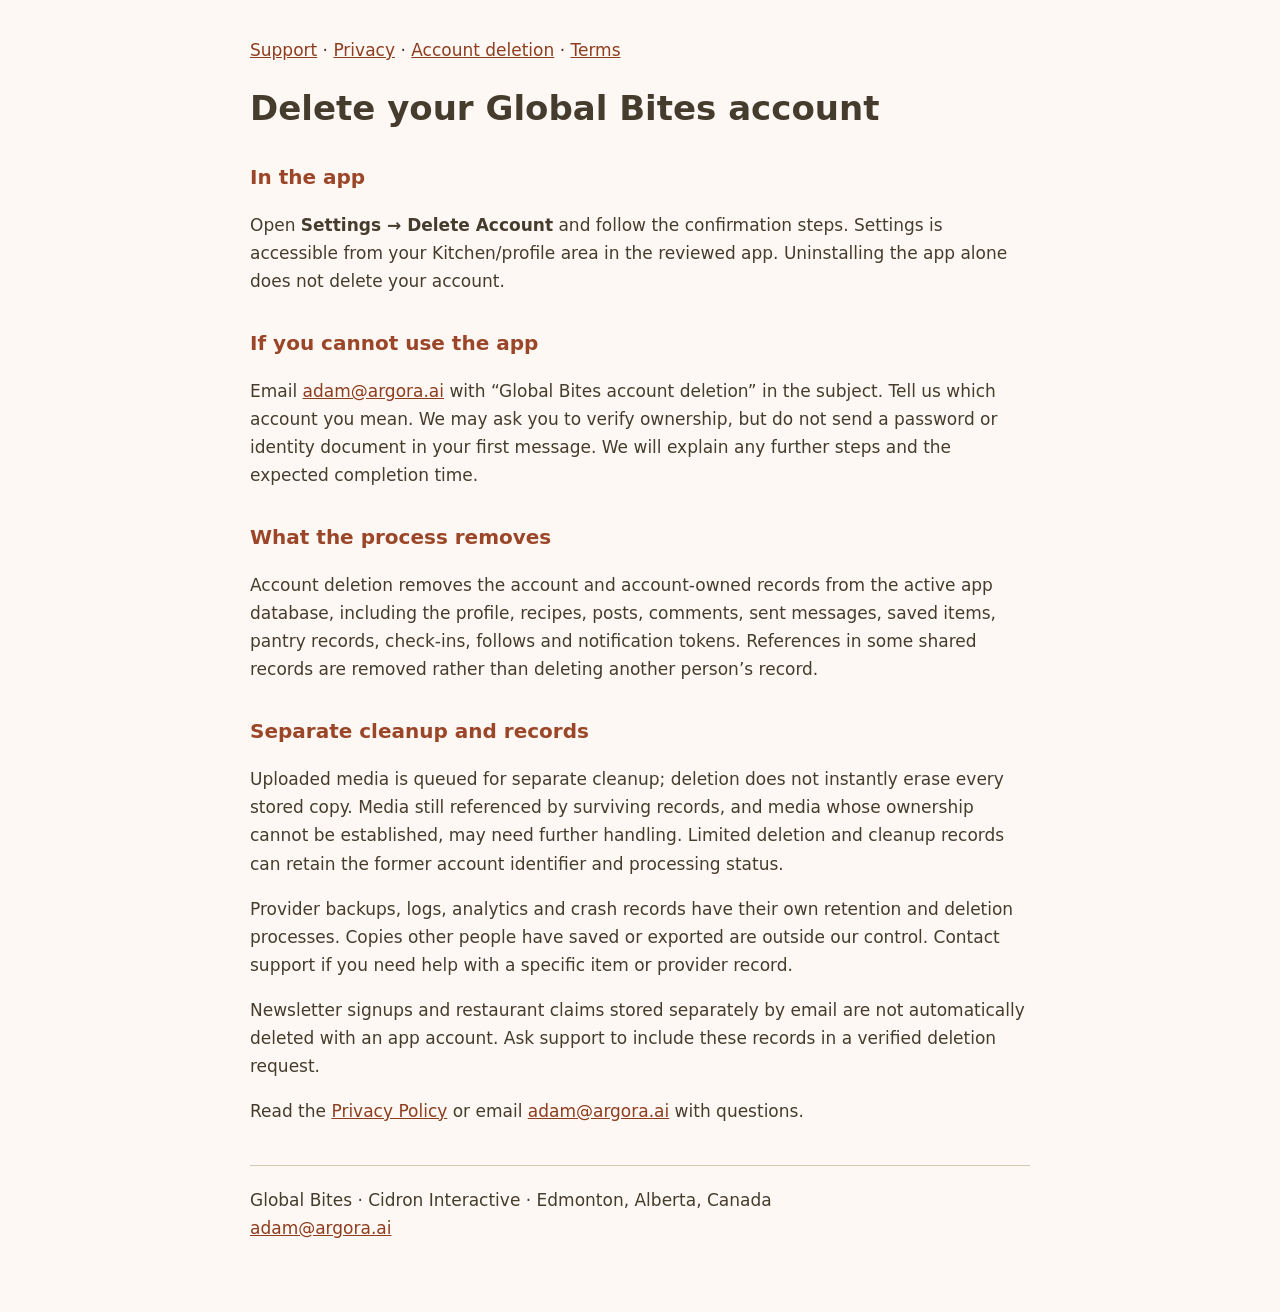
==== delete-data.html @ b8e721d5 "Publish the reviewed privacy policy, terms, support and account-deletion pages (effective October 7," ====
<!doctype html>
<html lang="en"><head><meta charset="utf-8"><meta name="viewport" content="width=device-width, initial-scale=1"><title>Account deletion — Global Bites</title><style>body{margin:0;background:#fdf8f3;color:#463c2e;font:17px/1.65 system-ui,sans-serif}main{max-width:780px;margin:auto;padding:36px 24px 70px}h1{line-height:1.2}h2{font-size:1.25rem;margin-top:32px;color:#9b4628}a{color:#8e3d1f}li{margin-bottom:8px}nav{margin-bottom:24px}footer{margin-top:40px;border-top:1px solid #d5c7b5;padding-top:20px}small{font-size:.9rem}</style></head><body><main>
<nav><a href="index.html">Support</a> · <a href="privacy.html">Privacy</a> · <a href="delete-data.html">Account deletion</a> · <a href="terms.html">Terms</a></nav>
<h1>Delete your Global Bites account</h1>
<h2>In the app</h2>
<p>Open <strong>Settings → Delete Account</strong> and follow the confirmation steps. Settings is accessible from your Kitchen/profile area in the reviewed app. Uninstalling the app alone does not delete your account.</p>
<h2>If you cannot use the app</h2>
<p>Email <a href="mailto:adam@argora.ai?subject=Global%20Bites%20account%20deletion">adam@argora.ai</a> with “Global Bites account deletion” in the subject. Tell us which account you mean. We may ask you to verify ownership, but do not send a password or identity document in your first message. We will explain any further steps and the expected completion time.</p>
<h2>What the process removes</h2>
<p>Account deletion removes the account and account-owned records from the active app database, including the profile, recipes, posts, comments, sent messages, saved items, pantry records, check-ins, follows and notification tokens. References in some shared records are removed rather than deleting another person’s record.</p>
<h2>Separate cleanup and records</h2>
<p>Uploaded media is queued for separate cleanup; deletion does not instantly erase every stored copy. Media still referenced by surviving records, and media whose ownership cannot be established, may need further handling. Limited deletion and cleanup records can retain the former account identifier and processing status.</p>
<p>Provider backups, logs, analytics and crash records have their own retention and deletion processes. Copies other people have saved or exported are outside our control. Contact support if you need help with a specific item or provider record.</p>
<p>Newsletter signups and restaurant claims stored separately by email are not automatically deleted with an app account. Ask support to include these records in a verified deletion request.</p>
<p>Read the <a href="privacy.html">Privacy Policy</a> or email <a href="mailto:adam@argora.ai">adam@argora.ai</a> with questions.</p>
<footer>Global Bites · Cidron Interactive · Edmonton, Alberta, Canada<br><a href="mailto:adam@argora.ai">adam@argora.ai</a></footer>
</main></body></html>
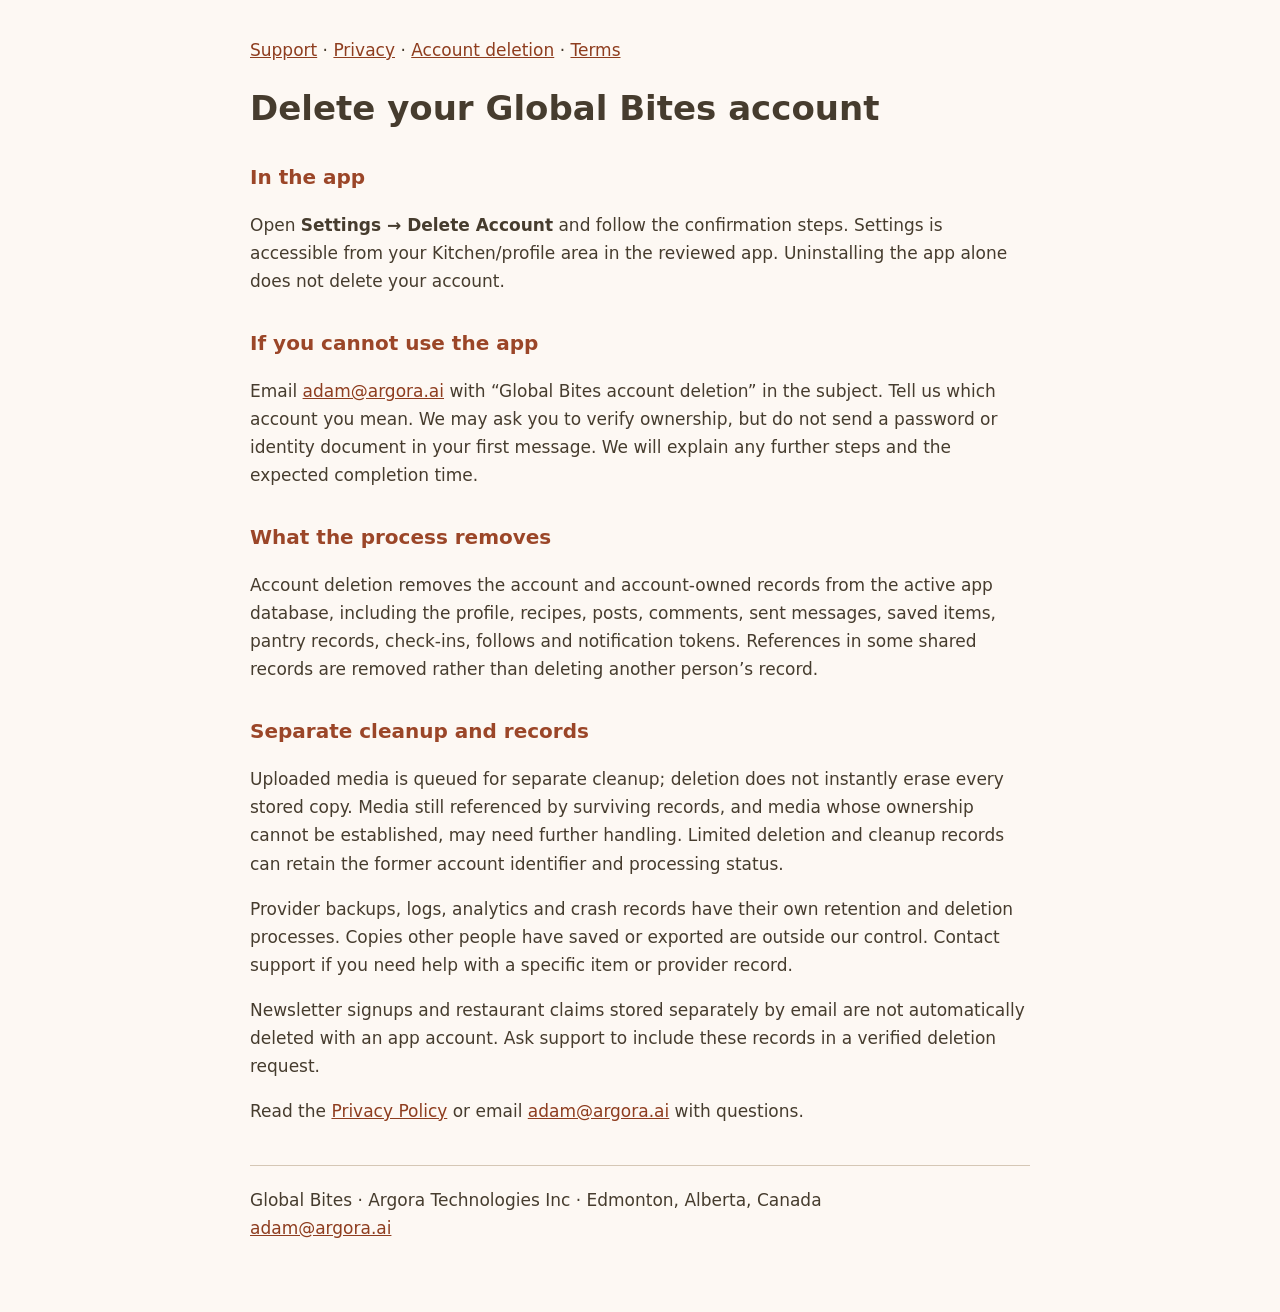
==== commit 6e6ad2a4: "Align Global Bites support publisher with Argora Technologies Inc" ====
--- a/delete-data.html
+++ b/delete-data.html
@@ -13,5 +13,5 @@
 <p>Provider backups, logs, analytics and crash records have their own retention and deletion processes. Copies other people have saved or exported are outside our control. Contact support if you need help with a specific item or provider record.</p>
 <p>Newsletter signups and restaurant claims stored separately by email are not automatically deleted with an app account. Ask support to include these records in a verified deletion request.</p>
 <p>Read the <a href="privacy.html">Privacy Policy</a> or email <a href="mailto:adam@argora.ai">adam@argora.ai</a> with questions.</p>
-<footer>Global Bites · Cidron Interactive · Edmonton, Alberta, Canada<br><a href="mailto:adam@argora.ai">adam@argora.ai</a></footer>
+<footer>Global Bites · Argora Technologies Inc · Edmonton, Alberta, Canada<br><a href="mailto:adam@argora.ai">adam@argora.ai</a></footer>
 </main></body></html>
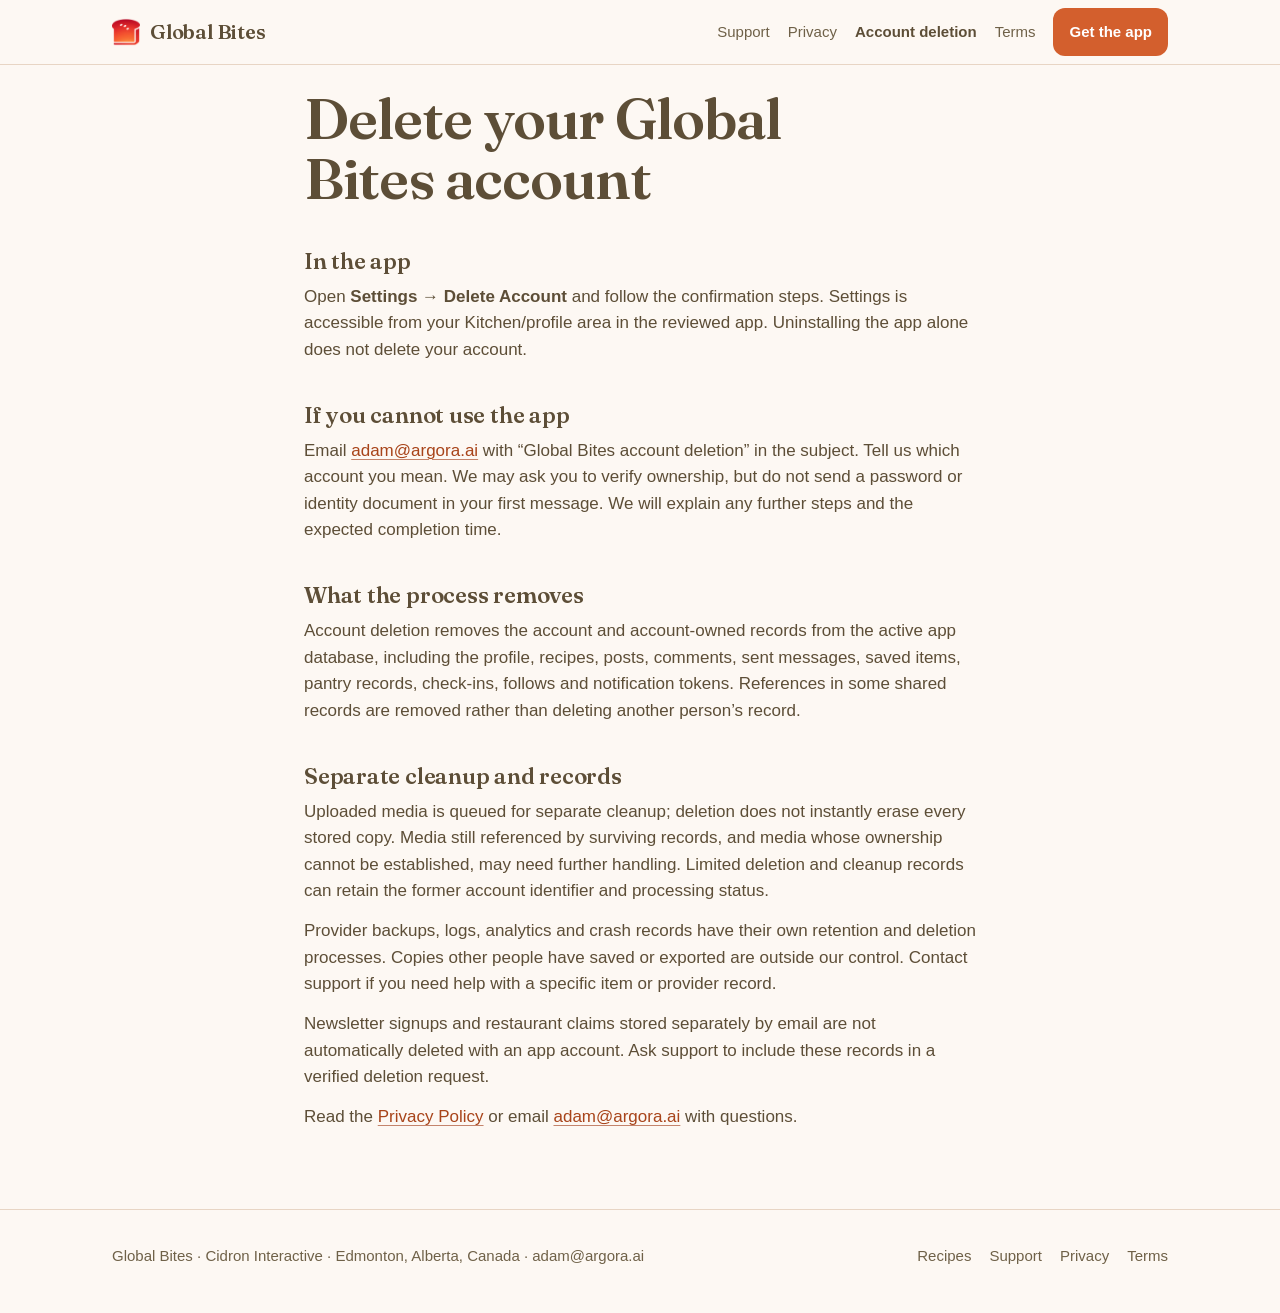
==== commit 0f213216: "U4: same shell as gb-go (header, footer, site.css, Fraunces titles, self-hosted OFL font); body text" ====
--- a/delete-data.html
+++ b/delete-data.html
@@ -1,6 +1,17 @@
 <!doctype html>
-<html lang="en"><head><meta charset="utf-8"><meta name="viewport" content="width=device-width, initial-scale=1"><title>Account deletion — Global Bites</title><style>body{margin:0;background:#fdf8f3;color:#463c2e;font:17px/1.65 system-ui,sans-serif}main{max-width:780px;margin:auto;padding:36px 24px 70px}h1{line-height:1.2}h2{font-size:1.25rem;margin-top:32px;color:#9b4628}a{color:#8e3d1f}li{margin-bottom:8px}nav{margin-bottom:24px}footer{margin-top:40px;border-top:1px solid #d5c7b5;padding-top:20px}small{font-size:.9rem}</style></head><body><main>
-<nav><a href="index.html">Support</a> · <a href="privacy.html">Privacy</a> · <a href="delete-data.html">Account deletion</a> · <a href="terms.html">Terms</a></nav>
+<html lang="en"><head><meta charset="utf-8"><meta name="viewport" content="width=device-width, initial-scale=1">
+<title>Account deletion — Global Bites</title>
+<meta name="theme-color" content="#FDF8F3">
+<link rel="icon" href="img/mark.png" type="image/png">
+<link rel="preload" href="fonts/fraunces-600-latin.woff2" as="font" type="font/woff2" crossorigin>
+<link rel="stylesheet" href="site.css">
+</head>
+<body>
+<header class="site-head"><div class="wrap">
+<a class="brand" href="index.html"><img src="img/mark.png" width="28" height="28" alt="">Global Bites</a>
+<nav class="site-nav wide" aria-label="Site"><a href="index.html">Support</a><a href="privacy.html">Privacy</a><a href="delete-data.html" aria-current="page">Account deletion</a><a href="terms.html">Terms</a><a class="btn" href="https://apps.apple.com/app/apple-store/id6767423385?pt=128874741&ct=support&mt=8">Get the app</a></nav>
+</div></header>
+<main><div class="wrap page-body prose">
 <h1>Delete your Global Bites account</h1>
 <h2>In the app</h2>
 <p>Open <strong>Settings → Delete Account</strong> and follow the confirmation steps. Settings is accessible from your Kitchen/profile area in the reviewed app. Uninstalling the app alone does not delete your account.</p>
@@ -13,5 +24,9 @@
 <p>Provider backups, logs, analytics and crash records have their own retention and deletion processes. Copies other people have saved or exported are outside our control. Contact support if you need help with a specific item or provider record.</p>
 <p>Newsletter signups and restaurant claims stored separately by email are not automatically deleted with an app account. Ask support to include these records in a verified deletion request.</p>
 <p>Read the <a href="privacy.html">Privacy Policy</a> or email <a href="mailto:adam@argora.ai">adam@argora.ai</a> with questions.</p>
-<footer>Global Bites · Argora Technologies Inc · Edmonton, Alberta, Canada<br><a href="mailto:adam@argora.ai">adam@argora.ai</a></footer>
-</main></body></html>
+</div></main>
+<footer class="site-foot"><div class="wrap">
+<p>Global Bites · Cidron Interactive · Edmonton, Alberta, Canada · <a href="mailto:adam@argora.ai">adam@argora.ai</a></p>
+<nav aria-label="Legal"><a href="https://gb-go.vercel.app/recipes">Recipes</a><a href="index.html">Support</a><a href="privacy.html">Privacy</a><a href="terms.html">Terms</a></nav>
+</div></footer>
+</body></html>
--- a/site.css
+++ b/site.css
@@ -0,0 +1,214 @@
+/* Global Bites web: one layout for gb-go.vercel.app and the support site.
+   Tokens are the app's (lib/core/theme/app_colors.dart) and BRAND.md.
+   Titles: Fraunces SemiBold (OFL, self-hosted). Body: the system face, as in the app. */
+@font-face{font-family:"Fraunces";font-style:normal;font-weight:600;font-display:swap;src:url(fonts/fraunces-600-latin.woff2) format("woff2");unicode-range:U+0000-00FF,U+0131,U+0152-0153,U+02BB-02BC,U+02C6,U+02DA,U+02DC,U+0304,U+0308,U+0329,U+2000-206F,U+20AC,U+2122,U+2191,U+2193,U+2212,U+2215,U+FEFF,U+FFFD}
+:root{
+  --cream:#FDF8F3;--paper:#FFFFFF;--tan:#E8D5C4;--tan-soft:#F3E9DF;
+  --ink:#5D4E37;--ink-2:#6F6148;--ink-3:#8A7D66;
+  --coral:#D35F2D;--coral-ink:#A8441A;--orange:#E07B3C;--terracotta:#C4846C;
+  --frame:#2B2320;
+  --display:"Fraunces",Georgia,"Times New Roman",serif;
+  --body:-apple-system,BlinkMacSystemFont,"SF Pro Text","Segoe UI",Roboto,Helvetica,Arial,sans-serif;
+  --gutter:16px;--measure:42rem;
+  color-scheme:light;
+}
+*{box-sizing:border-box}
+html{-webkit-text-size-adjust:100%;scroll-behavior:smooth}
+@media(prefers-reduced-motion:reduce){html{scroll-behavior:auto}}
+body{margin:0;background:var(--cream);color:var(--ink);font:17px/1.55 var(--body);font-feature-settings:"kern";-webkit-font-smoothing:antialiased;overflow-x:hidden}
+img,svg{max-width:100%}
+a{color:var(--coral-ink);text-decoration:underline;text-decoration-color:var(--terracotta);text-underline-offset:.15em;text-decoration-thickness:1px}
+a:hover{text-decoration-color:var(--coral-ink)}
+a:focus-visible,button:focus-visible,input:focus-visible{outline:2px solid var(--coral);outline-offset:3px;border-radius:4px}
+h1,h2,h3{font-family:var(--display);font-weight:600;color:var(--ink);font-optical-sizing:auto;margin:0;text-wrap:balance}
+h1{font-size:clamp(2.35rem,2rem + 2.6vw,3.6rem);line-height:1.04;letter-spacing:-.015em}
+h2{font-size:clamp(1.6rem,1.3rem + 1.4vw,2.15rem);line-height:1.12;letter-spacing:-.01em}
+h3{font-size:1.25rem;line-height:1.3}
+p{margin:0}
+.wrap{max-width:1120px;margin:0 auto;padding-left:var(--gutter);padding-right:var(--gutter)}
+@media(min-width:720px){:root{--gutter:32px}}
+.measure{max-width:var(--measure)}
+.muted{color:var(--ink-2)}
+.small{font-size:.9375rem}
+.tabular{font-variant-numeric:tabular-nums}
+
+/* Header */
+.site-head{border-bottom:1px solid var(--tan)}
+.site-head .wrap{display:flex;align-items:center;justify-content:space-between;gap:16px;min-height:64px}
+.brand{white-space:nowrap;display:inline-flex;align-items:center;gap:10px;text-decoration:none;color:var(--ink);font-family:var(--display);font-weight:600;font-size:1.25rem;letter-spacing:-.01em;line-height:1}
+.brand img{width:28px;height:28px;display:block}
+.site-nav{display:flex;align-items:center;gap:4px 18px;flex-wrap:wrap;justify-content:flex-end;font-size:.9375rem}
+.site-nav a{color:var(--ink-2);text-decoration:none;padding:10px 0}
+.site-nav a:hover{color:var(--ink);text-decoration:underline;text-decoration-color:var(--terracotta)}
+.site-nav a[aria-current="page"]{color:var(--ink);font-weight:600}
+.site-nav .btn{padding:10px 16px;font-size:.9375rem;color:#fff}
+.site-nav .btn:hover{color:#fff}
+@media(max-width:519px){.site-nav .nav-hide{display:none}}
+.site-head .wrap{flex-wrap:wrap}
+@media(max-width:639px){.site-nav.wide{flex-basis:100%;justify-content:flex-start;padding-bottom:12px;margin-top:-6px}.site-nav.wide .btn{display:none}}
+
+/* Buttons and badges */
+.btn{display:inline-flex;align-items:center;justify-content:center;gap:8px;min-height:48px;padding:12px 22px;border-radius:12px;background:var(--coral);color:#fff;font-weight:700;font-size:1.0625rem;text-decoration:none;border:0;cursor:pointer;line-height:1.2}
+.btn:hover{background:var(--coral-ink);text-decoration:none}
+.btn.block{display:flex;width:100%}
+.badges{display:flex;flex-wrap:wrap;align-items:center;gap:12px 14px;margin:0}
+.badges a{display:inline-block;line-height:0;border-radius:8px;text-decoration:none}
+.badges img{display:block;height:54px;width:auto}
+.badges .play img{height:54px}
+
+/* Sections */
+.section{padding:56px 0}
+.section + .section{border-top:1px solid var(--tan)}
+@media(min-width:880px){.section{padding:88px 0}}
+.section-head{display:flex;flex-direction:column;gap:10px;margin-bottom:28px}
+.section-head .lede{max-width:34ch;color:var(--ink-2);font-size:1.0625rem}
+.eyebrow{font-size:.75rem;font-weight:700;letter-spacing:.09em;text-transform:uppercase;color:var(--ink-3)}
+
+/* Hero */
+section.hero{padding:44px 0 56px}
+section.hero .wrap{display:grid;gap:36px;align-items:center}
+.hero-copy{display:flex;flex-direction:column;gap:20px;max-width:34rem}
+.hero-copy .lede{font-size:1.1875rem;line-height:1.5;color:var(--ink-2);max-width:32ch}
+.hero-copy .meta{font-size:.9375rem;color:var(--ink-3)}
+.hero-art{justify-self:center;width:min(100%,280px)}
+@media(min-width:880px){
+  section.hero{padding:72px 0 88px}
+  section.hero .wrap{grid-template-columns:minmax(0,1.1fr) minmax(0,.9fr);gap:56px}
+  .hero-art{width:min(100%,320px);justify-self:end}
+}
+
+/* Device frame: a plain dark bezel around the real screenshot. */
+.phone{position:relative;margin:0;background:var(--frame);border-radius:13.2%/6.1%;padding:3%;box-shadow:0 1px 2px rgba(43,35,32,.18),0 18px 40px -22px rgba(43,35,32,.45)}
+.phone img{display:block;width:100%;height:auto;border-radius:11%/5.1%;background:var(--tan-soft)}
+.phone figcaption{position:static;margin-top:12px;text-align:center;font-size:.9375rem;color:var(--ink-2)}
+.frames{display:grid;gap:36px 28px;justify-items:center;margin:0;padding:0;list-style:none}
+.frames > *{width:min(100%,260px)}
+@media(min-width:620px){.frames{grid-template-columns:repeat(2,minmax(0,1fr))}}
+@media(min-width:880px){.frames{grid-template-columns:repeat(3,minmax(0,1fr))}.frames > *{width:min(100%,300px)}}
+.frames.two{max-width:720px}
+@media(min-width:620px){.frames.two{grid-template-columns:repeat(2,minmax(0,1fr))}}
+.frames.one{grid-template-columns:1fr!important}
+.split .frames.one > *{width:min(100%,300px)}
+
+/* How it works: numbered, ruled, no circles. */
+.how-steps{list-style:none;counter-reset:s;margin:0;padding:0;display:grid;gap:0}
+.how-steps li{counter-increment:s;display:grid;grid-template-columns:3rem 1fr;gap:12px;padding:20px 0;border-top:1px solid var(--tan)}
+.how-steps li:first-child{border-top:0}
+.how-steps li::before{content:counter(s);font-family:var(--display);font-weight:600;font-size:2rem;line-height:1;color:var(--coral-ink);font-variant-numeric:tabular-nums}
+.how-steps li p{margin:0}
+.how-steps li strong{color:var(--ink)}
+@media(min-width:880px){
+  .how-steps{grid-template-columns:repeat(3,minmax(0,1fr));gap:0 40px}
+  .how-steps li{border-top:0;border-left:1px solid var(--tan);padding:4px 0 4px 20px;grid-template-columns:1fr;gap:14px}
+  .how-steps li:first-child{border-left:0;padding-left:0}
+  .how-steps.four{grid-template-columns:repeat(4,minmax(0,1fr))}
+}
+
+/* Side-by-side copy + frames (Edmonton / places to eat). */
+.split{display:grid;gap:36px;align-items:center}
+@media(min-width:880px){.split{grid-template-columns:minmax(0,.9fr) minmax(0,1.1fr);gap:56px}}
+.split .copy{display:flex;flex-direction:column;gap:16px;max-width:32rem}
+.split .copy p{color:var(--ink-2);font-size:1.0625rem}
+
+/* Closing call to action */
+.cta-band{text-align:center}
+.cta-band .wrap{display:flex;flex-direction:column;align-items:center;gap:20px}
+.cta-band h2{max-width:20ch}
+.cta-band .badges{justify-content:center}
+
+/* Footer */
+.site-foot{border-top:1px solid var(--tan);padding:28px 0 40px;font-size:.9375rem;color:var(--ink-2)}
+.site-foot .wrap{display:flex;flex-wrap:wrap;gap:8px 20px;align-items:center;justify-content:space-between}
+.site-foot nav{display:flex;flex-wrap:wrap;gap:4px 18px}
+.site-foot a{color:var(--ink-2);text-decoration:none;padding:6px 0;display:inline-block}
+.site-foot a:hover{text-decoration:underline}
+
+/* Prose pages (support, legal, recipe text). */
+.prose{max-width:var(--measure)}
+.prose h1{margin:0 0 16px}
+.prose h2{font-size:1.4rem;margin:40px 0 10px}
+.prose h3{margin:24px 0 6px}
+.prose p,.prose ul,.prose ol{margin:0 0 14px}
+.prose li{margin:0 0 8px}
+.prose ul,.prose ol{padding-left:1.25rem}
+.prose .effective{color:var(--ink-2);margin-bottom:24px}
+.page-title{padding:40px 0 8px}
+.page-title .eyebrow{display:block;margin-bottom:10px}
+.page-body{padding:24px 0 64px}
+
+/* Recipe pages */
+.crumbs{font-size:.9375rem;color:var(--ink-2);margin:0 0 14px}
+.crumbs a{color:var(--ink-2);text-decoration:none;padding:8px 0;display:inline-block}
+.crumbs a:hover{text-decoration:underline}
+img.hero{width:100%;height:auto;aspect-ratio:4/3;object-fit:cover;border-radius:16px;display:block;background:var(--tan-soft);margin:0 0 22px}
+.recipe-head{display:grid;gap:8px 48px;align-items:end;margin:0 0 8px}
+@media(min-width:880px){.recipe-head{grid-template-columns:minmax(0,1fr) minmax(0,1fr)}.recipe-head img.hero{margin:0}.recipe-head > div{padding-bottom:6px}}
+.recipe h1{margin:0 0 8px}
+.recipe h2{font-size:1.4rem;margin:30px 0 12px}
+.recipe .meta{color:var(--ink-2);font-size:1rem;margin:0 0 6px}
+.recipe .src{color:var(--ink-2);font-size:.9375rem;margin:0 0 16px}
+.recipe .lede{color:var(--ink-2);margin:0 0 16px;max-width:var(--measure)}
+.recipe-cols{display:grid;gap:36px}
+@media(min-width:880px){.recipe-cols{grid-template-columns:minmax(0,.8fr) minmax(0,1.2fr);gap:56px}}
+ul.ing,ol.steps{padding:0;margin:0;list-style:none}
+ul.ing li{padding:10px 0;border-top:1px solid var(--tan)}ul.ing li:first-child{border-top:0}
+ol.steps{counter-reset:s}
+ol.steps li{counter-increment:s;display:grid;grid-template-columns:2.4rem 1fr;gap:10px;padding:12px 0;border-top:1px solid var(--tan)}
+ol.steps li:first-child{border-top:0}
+ol.steps li::before{content:counter(s);font-family:var(--display);font-weight:600;font-size:1.5rem;line-height:1.1;color:var(--coral-ink);font-variant-numeric:tabular-nums}
+.sec{display:flex;justify-content:space-between;align-items:baseline;gap:12px;margin:36px 0 14px;border-top:1px solid var(--tan);padding-top:22px}
+.sec:first-of-type{border-top:0;padding-top:0;margin-top:8px}
+.sec a{font-size:.9375rem;white-space:nowrap}
+.grid{display:grid;grid-template-columns:repeat(2,minmax(0,1fr));gap:18px 14px;margin:0;padding:0;list-style:none}
+@media(min-width:620px){.grid{grid-template-columns:repeat(3,minmax(0,1fr));gap:24px 20px}}
+@media(min-width:880px){.grid{grid-template-columns:repeat(4,minmax(0,1fr))}}
+.grid a{display:block;text-decoration:none;color:var(--ink)}
+.grid img{width:100%;height:auto;aspect-ratio:4/3;object-fit:cover;display:block;background:var(--tan-soft);border-radius:12px}
+.grid .ph{width:100%;aspect-ratio:4/3;background:var(--tan-soft);border-radius:12px}
+.grid b{display:block;font-size:1rem;line-height:1.3;padding:10px 0 2px;font-weight:600}
+.grid span{display:block;font-size:.875rem;color:var(--ink-2)}
+.grid a:hover b{text-decoration:underline;text-decoration-color:var(--terracotta)}
+.recipe-cta{border-top:1px solid var(--tan);border-bottom:1px solid var(--tan);padding:28px 0;margin:36px 0 0;display:flex;flex-direction:column;gap:14px}
+.recipe-cta p{font-family:var(--display);font-weight:600;font-size:1.35rem;line-height:1.2}
+.recipe-cta small{color:var(--ink-2);font-size:.9375rem}
+.recipe-cta .open{font-size:.9375rem}
+
+/* Email sign-up */
+.sub{position:relative;max-width:30rem;margin:36px 0 0;padding:0}
+.sub h2{font-size:1.4rem;margin:0 0 6px}
+.sub p{margin:0 0 14px;color:var(--ink-2);font-size:1rem}
+.sub label{display:block;font-size:.9375rem;font-weight:600;margin:0 0 12px}
+.sub input{display:block;width:100%;margin-top:6px;font:inherit;font-size:1.0625rem;padding:12px 14px;border:1px solid var(--tan);border-radius:12px;background:var(--paper);color:var(--ink)}
+.sub input:focus{border-color:var(--coral);outline:none;box-shadow:0 0 0 3px rgba(211,95,45,.18)}
+.sub button{font:inherit;font-weight:700;width:100%;min-height:48px;border:0;border-radius:12px;background:var(--coral);color:#fff;cursor:pointer}
+.sub button:hover{background:var(--coral-ink)}
+.sub button[disabled]{opacity:.6}
+.sub .hp{position:absolute;left:-10000px;width:1px;height:1px;overflow:hidden}
+.sub .msg{margin:10px 0 0;font-size:.9375rem;color:var(--ink)}.sub .msg:empty{display:none}
+.sub .fine{font-size:.8125rem;color:var(--ink-3);margin:10px 0 0}.sub .fine a{color:var(--ink-3)}
+
+/* Link preview demo (off by default; ?try=1) */
+#try{display:none;border-top:1px solid var(--tan);padding:28px 0 0;margin:28px 0 0}
+#try.on{display:block}
+#try h2{font-size:1.4rem;margin:0 0 6px}
+#try p{margin:0 0 12px;color:var(--ink-2);font-size:1rem}
+#try form{display:flex;gap:8px}
+#try input{flex:1;min-width:0;font:inherit;font-size:1rem;padding:12px;border:1px solid var(--tan);border-radius:12px;background:var(--paper);color:var(--ink)}
+#try button{font:inherit;font-weight:700;padding:12px 14px;border:0;border-radius:12px;background:var(--coral);color:#fff;min-height:48px}
+#out{margin-top:14px;font-size:1rem}
+#out img{width:100%;border-radius:12px;margin-bottom:8px}
+#out h3{margin:4px 0 8px}
+#out ul,#out ol{margin:0 0 12px;padding-left:20px}
+#out .btn{margin-top:8px}
+
+/* Not found */
+.notfound{padding:72px 0 96px;text-align:center}
+.notfound .wrap{display:flex;flex-direction:column;align-items:center;gap:18px}
+.notfound p{color:var(--ink-2);max-width:34ch}
+
+/* One short entrance on the hero only. */
+@media(prefers-reduced-motion:no-preference){
+  .hero-copy,.hero-art{animation:rise .22s ease-out both}
+  .hero-art{animation-delay:.06s}
+  @keyframes rise{from{opacity:0;transform:translateY(8px)}to{opacity:1;transform:none}}
+}
